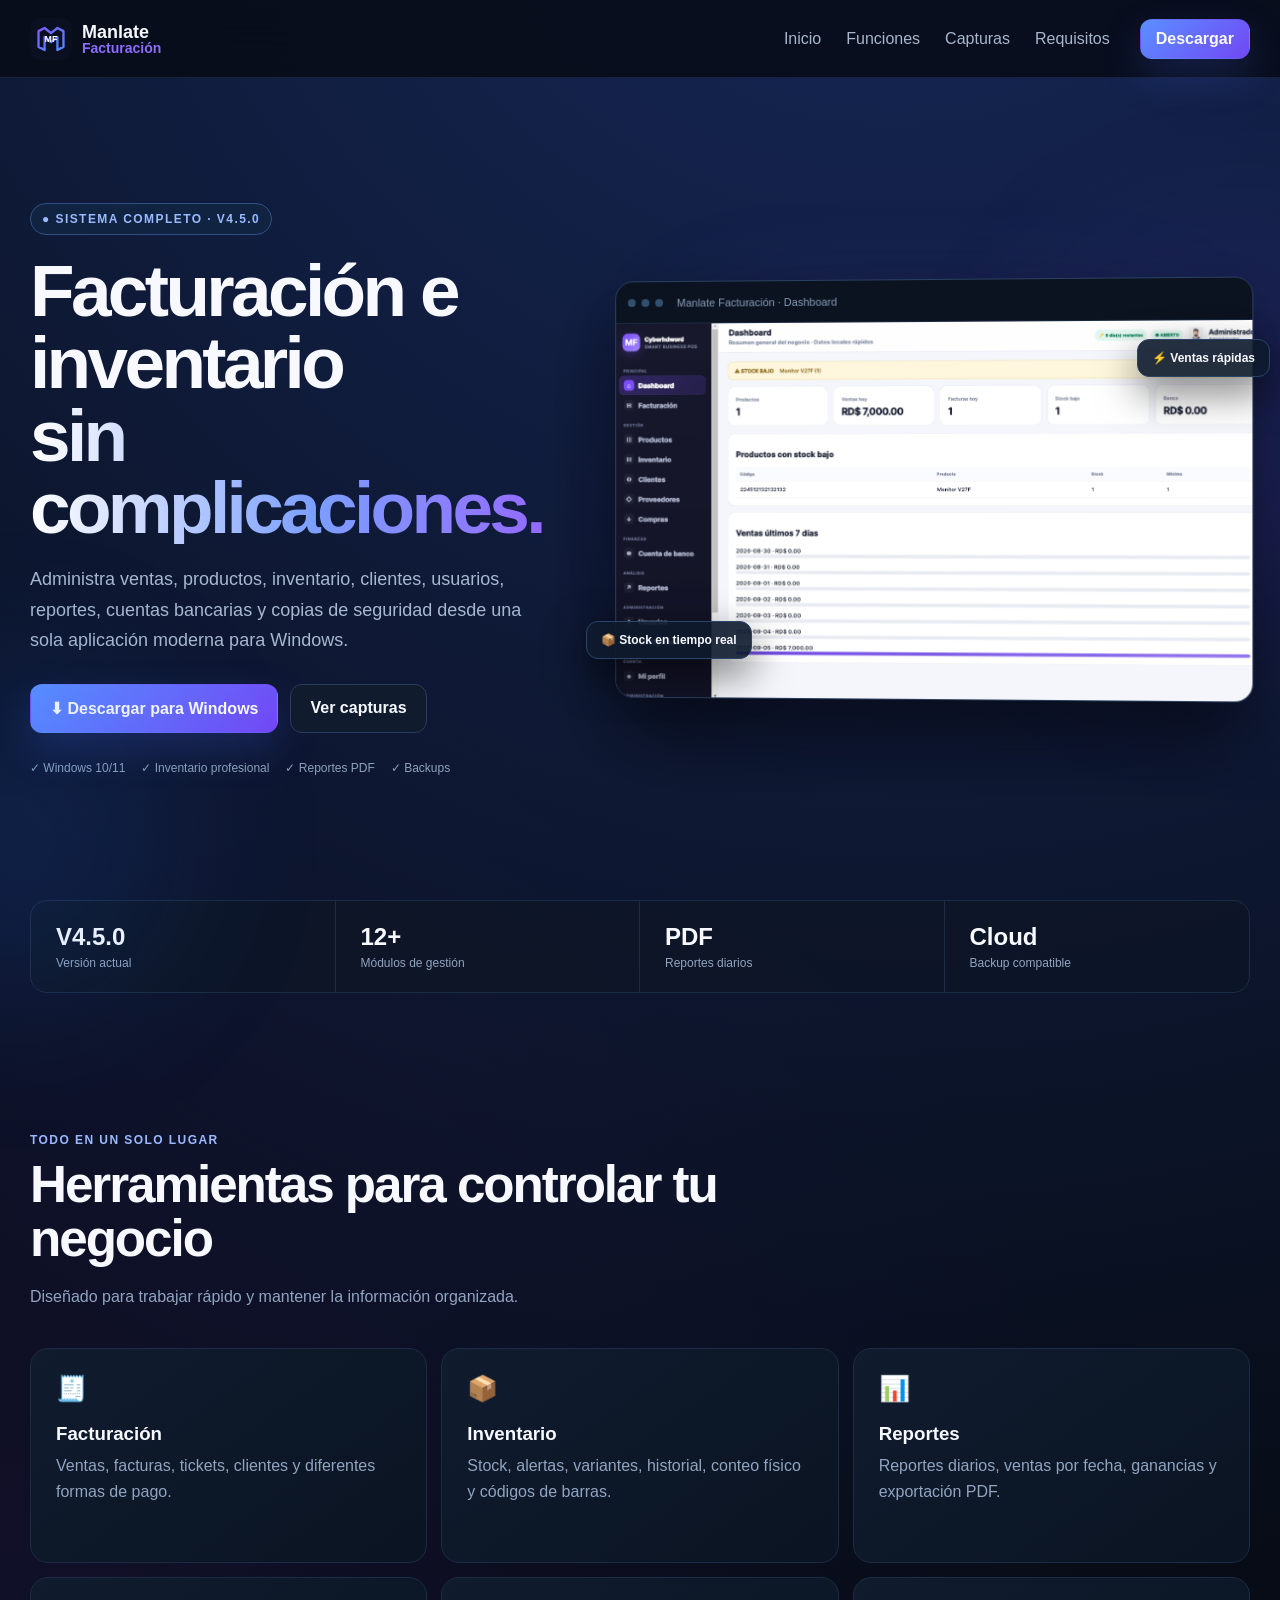
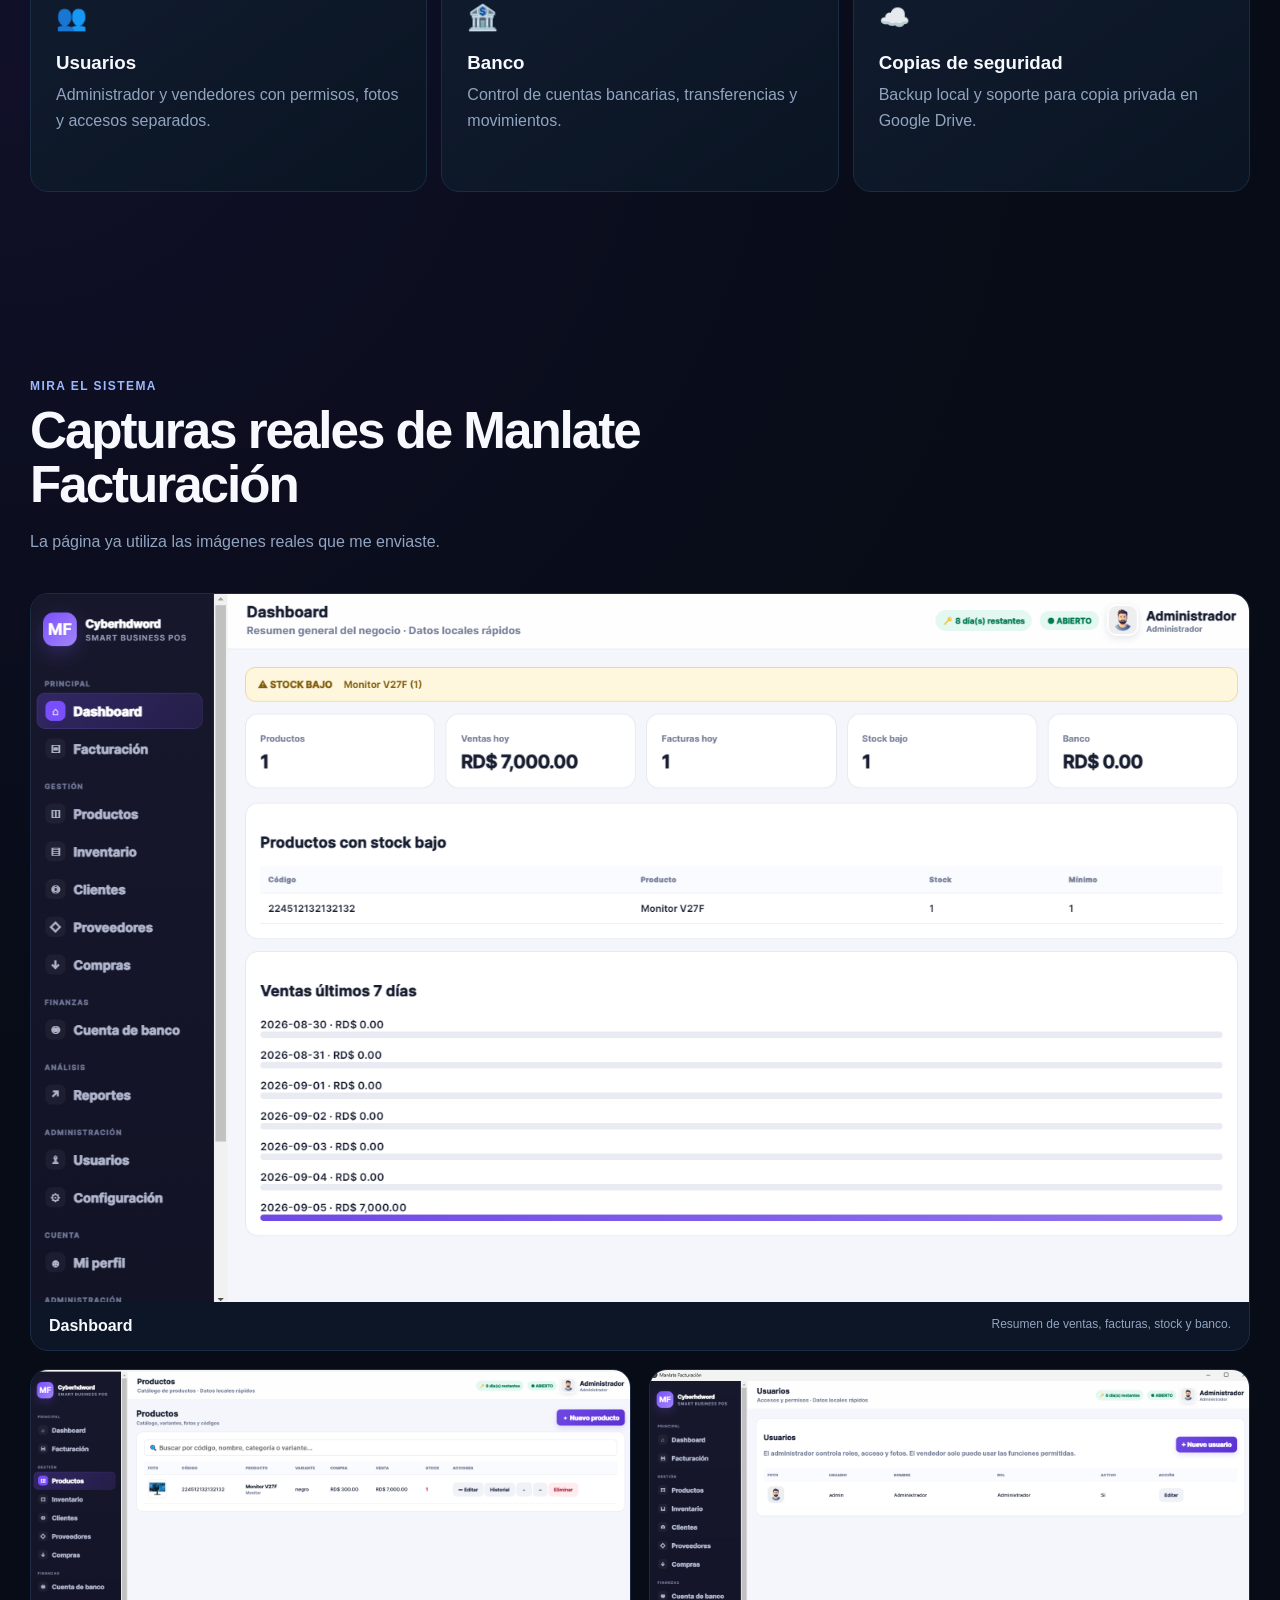
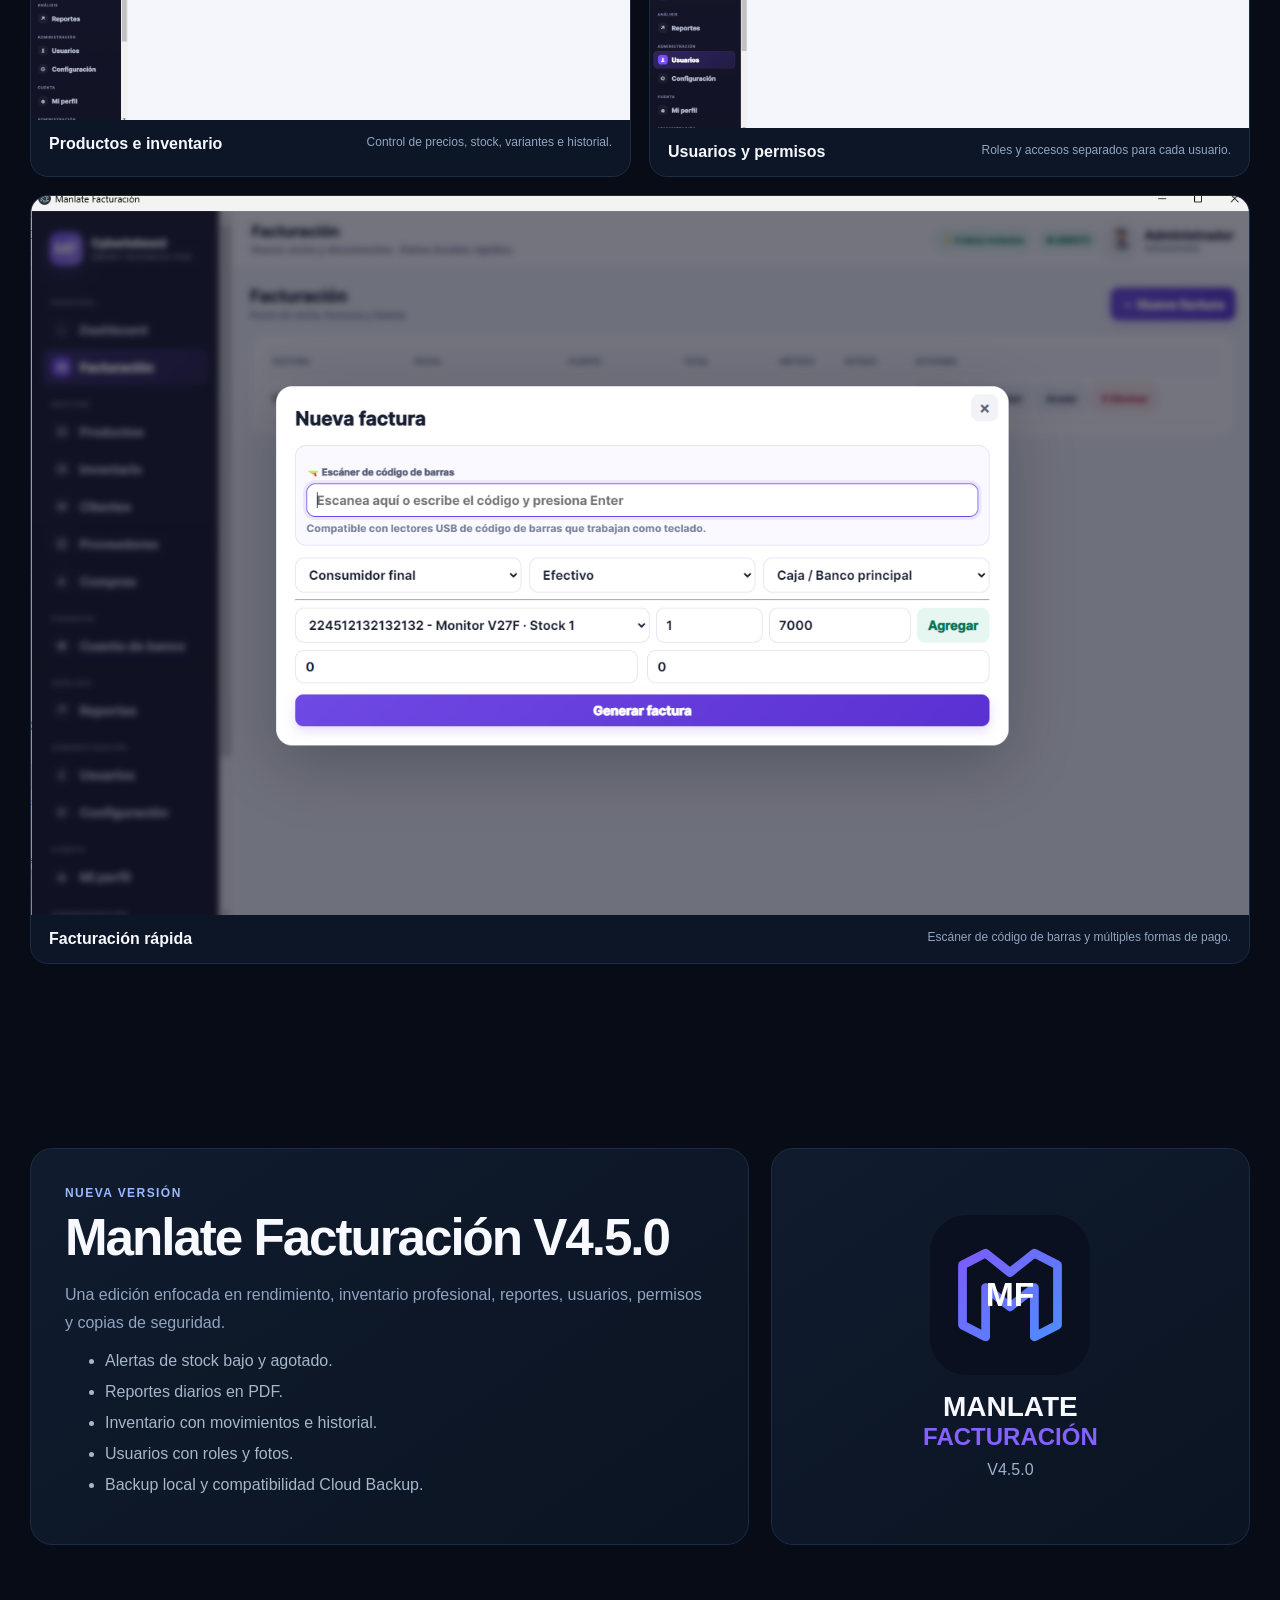
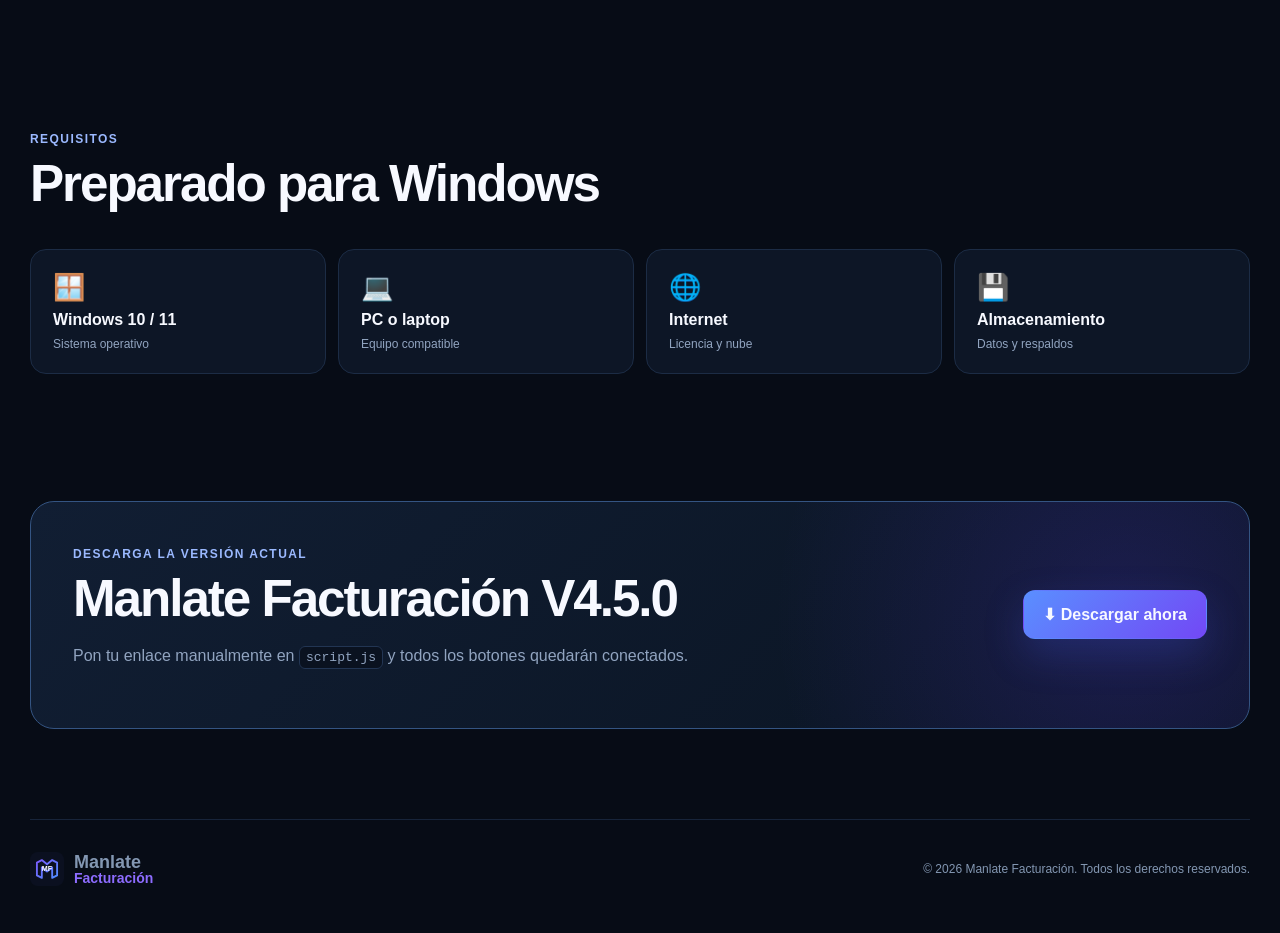
==== index.html @ 63826e2c "actualizacion" ====
<!--
MANLATE FACTURACIÓN V4.5.0 - GITHUB PAGES - ARCHIVO ÚNICO

PARA CAMBIAR EL LINK DE DESCARGA:
Busca dentro de este archivo:
const DOWNLOAD_URL = "PON_AQUI_TU_ENLACE";
y reemplázalo por tu URL.

Después solo sube ESTE archivo index.html a la raíz del repositorio.
-->
<!doctype html>
<html lang="es">
<head>
  <meta charset="utf-8">
  <meta name="viewport" content="width=device-width,initial-scale=1">
  <meta name="theme-color" content="#080d18">
  <meta name="description" content="Manlate Facturación V4.5.0 - Facturación, inventario, usuarios, reportes y control para tu negocio.">
  <title>Manlate Facturación V4.5.0</title>
  <link rel="icon" href="[data-uri]" type="image/svg+xml">
  <style>

:root{--bg:#070c16;--panel:#0d1524;--panel2:#101a2d;--line:#1c2c45;--txt:#f7f9ff;--muted:#91a4c0;--blue:#4f8cff;--purple:#7a4dff;--green:#23d489}
*{box-sizing:border-box}html{scroll-behavior:smooth}body{margin:0;color:var(--txt);font-family:Inter,Segoe UI,Arial,sans-serif;background:radial-gradient(circle at 70% -5%,#17295b 0,transparent 31%),radial-gradient(circle at 0 28%,#24174f55,transparent 25%),var(--bg);overflow-x:hidden}a{text-decoration:none;color:inherit}img{max-width:100%}
.ambient{position:fixed;border-radius:50%;filter:blur(90px);opacity:.14;pointer-events:none}.a1{width:400px;height:400px;background:#6f4cff;right:-160px;top:250px}.a2{width:320px;height:320px;background:#1f7bff;left:-150px;top:680px}
.topbar{height:78px;position:sticky;top:0;z-index:50;display:flex;align-items:center;gap:30px;padding:0 max(20px,calc((100vw - 1220px)/2));background:#070c16dd;backdrop-filter:blur(18px);border-bottom:1px solid #17243a}.brand{display:flex;align-items:center;gap:10px;font-weight:800}.brand img{width:42px;height:42px}.brand div{display:flex;flex-direction:column;line-height:1}.brand strong{font-size:18px}.brand span{color:#8d6cff;font-size:14px;font-weight:800}.topbar nav{margin-left:auto;display:flex;gap:25px;color:#a8b7cd}.topbar nav a:hover{color:#fff}.btn{display:inline-flex;align-items:center;justify-content:center;padding:14px 19px;border-radius:12px;background:linear-gradient(135deg,#5a8fff,#7248f5);font-weight:800;box-shadow:0 16px 38px #3f55cf42;border:1px solid transparent;transition:.2s}.btn:hover{transform:translateY(-2px);filter:brightness(1.08)}.btn-small{padding:10px 15px}.secondary{background:#101b2e;border-color:#2a3d5e;box-shadow:none}
.hero{width:min(1220px,calc(100% - 38px));min-height:calc(100vh - 78px);margin:auto;display:grid;grid-template-columns:.9fr 1.1fr;gap:58px;align-items:center;padding:70px 0}.chip,.section-title small,.version small,.download-box small{color:#9bb9ff;font-size:12px;letter-spacing:.12em;font-weight:900}.chip{display:inline-block;padding:8px 11px;border:1px solid #315185;background:#102341;border-radius:999px}.hero h1{font-size:clamp(48px,5.7vw,76px);line-height:.99;letter-spacing:-.05em;margin:20px 0}.hero h1 span{display:block;background:linear-gradient(90deg,#fff,#7c9fff 54%,#9568ff);-webkit-background-clip:text;color:transparent}.hero-copy>p{font-size:18px;color:#a7b8cf;line-height:1.7;max-width:650px}.hero-actions{display:flex;gap:12px;flex-wrap:wrap;margin:28px 0}.mini-trust{display:flex;gap:16px;flex-wrap:wrap;color:#8ea1bb;font-size:12px}
.hero-screen{position:relative}.screen-frame{position:relative;background:#0b1321;border:1px solid #2b4060;border-radius:18px;overflow:hidden;box-shadow:0 35px 80px #0009;transform:perspective(1400px) rotateY(-3deg)}.screen-top{height:42px;display:flex;align-items:center;gap:6px;padding:0 12px;border-bottom:1px solid #1b2b42;color:#879bb5;font-size:11px}.screen-top i{width:8px;height:8px;border-radius:50%;background:#31506f}.screen-top span{margin-left:8px}.screen-frame img{display:block;width:100%;aspect-ratio:1.69/1;object-fit:cover;object-position:left top}.glow{position:absolute;inset:15%;background:#6c4dff;filter:blur(70px);opacity:.28}.float-tag{position:absolute;z-index:3;background:#0f1b2ee8;border:1px solid #2b446b;padding:11px 14px;border-radius:12px;box-shadow:0 15px 40px #0008;font-size:12px;font-weight:800}.t1{right:-20px;top:60px}.t2{left:-25px;bottom:40px}
.stats{width:min(1220px,calc(100% - 38px));margin:0 auto 45px;display:grid;grid-template-columns:repeat(4,1fr);border:1px solid var(--line);border-radius:17px;background:#0d1626cc}.stats div{padding:22px 25px;border-right:1px solid var(--line)}.stats div:last-child{border-right:0}.stats strong{font-size:24px}.stats span{display:block;color:var(--muted);font-size:12px;margin-top:5px}
.section{width:min(1220px,calc(100% - 38px));margin:auto;padding:92px 0}.section-title{max-width:700px;margin-bottom:38px}.section-title h2,.version h2,.download-box h2{font-size:clamp(34px,4vw,52px);line-height:1.06;letter-spacing:-.04em;margin:10px 0 12px}.section-title p,.version p,.download-box p{color:var(--muted);line-height:1.7}
.features{display:grid;grid-template-columns:repeat(3,1fr);gap:14px}.features article{padding:25px;min-height:215px;border:1px solid var(--line);border-radius:18px;background:linear-gradient(145deg,#101b2e,#0a1422);transition:.25s}.features article:hover{transform:translateY(-4px);border-color:#38567f}.features article>b{font-size:25px}.features h3{margin:20px 0 8px}.features p{margin:0;color:var(--muted);line-height:1.65}
.gallery{display:grid;grid-template-columns:repeat(2,1fr);gap:18px}.gallery figure{margin:0;border:1px solid var(--line);background:#0d1626;border-radius:18px;overflow:hidden}.gallery figure.wide{grid-column:span 2}.image-wrap{overflow:hidden;background:#050914}.gallery img{display:block;width:100%;transition:.35s transform}.gallery figure:hover img{transform:scale(1.015)}.gallery figcaption{padding:15px 18px;display:flex;justify-content:space-between;gap:15px}.gallery figcaption span{color:var(--muted);font-size:12px}
.version{display:grid;grid-template-columns:1.2fr .8fr;gap:22px;align-items:stretch}.version-copy,.logo-showcase{padding:34px;border:1px solid var(--line);border-radius:22px;background:linear-gradient(145deg,#101b2e,#0a1422)}.version li{color:#a6b6cb;margin:13px 0}.logo-showcase{display:flex;flex-direction:column;align-items:center;justify-content:center;text-align:center}.logo-showcase img{width:160px}.logo-showcase strong{font-size:28px;margin-top:16px}.logo-showcase span{font-weight:900;color:#8562ff;font-size:24px}.logo-showcase em{margin-top:10px;font-style:normal;color:#9fb0c8}
.requirements{display:grid;grid-template-columns:repeat(4,1fr);gap:12px}.requirements div{display:flex;flex-direction:column;gap:8px;padding:22px;border:1px solid var(--line);border-radius:16px;background:#0d1626}.requirements b{font-size:26px}.requirements span{color:var(--muted);font-size:12px}
.download-box{width:min(1220px,calc(100% - 38px));margin:35px auto 90px;padding:42px;display:flex;align-items:center;justify-content:space-between;gap:30px;border:1px solid #345482;border-radius:24px;background:radial-gradient(circle at 90%,#633cff30,transparent 32%),linear-gradient(135deg,#111e33,#0a1422)}.download-box h2{margin-bottom:8px}.download-box code{background:#0a1220;border:1px solid #223553;padding:3px 6px;border-radius:6px}
footer{width:min(1220px,calc(100% - 38px));margin:auto;padding:30px 0 45px;border-top:1px solid #17243a;display:flex;align-items:center;justify-content:space-between;color:#8397b2;font-size:12px}.footer-brand img{width:34px;height:34px}
@media(max-width:950px){.topbar nav{display:none}.hero{grid-template-columns:1fr}.hero-screen{max-width:850px}.features{grid-template-columns:1fr 1fr}.version{grid-template-columns:1fr}.requirements{grid-template-columns:1fr 1fr}.float-tag{display:none}}
@media(max-width:650px){.topbar{padding:0 14px}.brand strong{font-size:15px}.brand span{font-size:12px}.hero,.section{width:min(100% - 24px,1220px)}.hero{padding:45px 0}.features,.requirements,.gallery{grid-template-columns:1fr}.gallery figure.wide{grid-column:auto}.stats{grid-template-columns:1fr 1fr}.stats div:nth-child(2){border-right:0}.stats div{border-bottom:1px solid var(--line)}.download-box{flex-direction:column;align-items:flex-start;padding:28px}.gallery figcaption{flex-direction:column}footer{flex-direction:column;align-items:flex-start;gap:14px}}

</style>
</head>
<body>
<div class="ambient a1"></div><div class="ambient a2"></div>
<header class="topbar">
  <a class="brand" href="#inicio">
    <img src="[data-uri]" alt="Logo Manlate Facturación">
    <div><strong>Manlate</strong><span>Facturación</span></div>
  </a>
  <nav>
    <a href="#inicio">Inicio</a>
    <a href="#funciones">Funciones</a>
    <a href="#capturas">Capturas</a>
    <a href="#requisitos">Requisitos</a>
  </nav>
  <a class="btn btn-small download-link" href="#">Descargar</a>
</header>

<main>
<section class="hero" id="inicio">
  <div class="hero-copy">
    <div class="chip">● SISTEMA COMPLETO · V4.5.0</div>
    <h1>Facturación e inventario <span>sin complicaciones.</span></h1>
    <p>Administra ventas, productos, inventario, clientes, usuarios, reportes, cuentas bancarias y copias de seguridad desde una sola aplicación moderna para Windows.</p>
    <div class="hero-actions">
      <a class="btn download-link" href="#">⬇ Descargar para Windows</a>
      <a class="btn secondary" href="#capturas">Ver capturas</a>
    </div>
    <div class="mini-trust">
      <span>✓ Windows 10/11</span><span>✓ Inventario profesional</span><span>✓ Reportes PDF</span><span>✓ Backups</span>
    </div>
  </div>

  <div class="hero-screen">
    <div class="glow"></div>
    <div class="screen-frame">
      <div class="screen-top"><i></i><i></i><i></i><span>Manlate Facturación · Dashboard</span></div>
      <img src="[data-uri]" alt="Dashboard de Manlate Facturación">
    </div>
    <div class="float-tag t1">⚡ Ventas rápidas</div>
    <div class="float-tag t2">📦 Stock en tiempo real</div>
  </div>
</section>

<section class="stats">
  <div><strong>V4.5.0</strong><span>Versión actual</span></div>
  <div><strong>12+</strong><span>Módulos de gestión</span></div>
  <div><strong>PDF</strong><span>Reportes diarios</span></div>
  <div><strong>Cloud</strong><span>Backup compatible</span></div>
</section>

<section class="section" id="funciones">
  <div class="section-title">
    <small>TODO EN UN SOLO LUGAR</small>
    <h2>Herramientas para controlar tu negocio</h2>
    <p>Diseñado para trabajar rápido y mantener la información organizada.</p>
  </div>
  <div class="features">
    <article><b>🧾</b><h3>Facturación</h3><p>Ventas, facturas, tickets, clientes y diferentes formas de pago.</p></article>
    <article><b>📦</b><h3>Inventario</h3><p>Stock, alertas, variantes, historial, conteo físico y códigos de barras.</p></article>
    <article><b>📊</b><h3>Reportes</h3><p>Reportes diarios, ventas por fecha, ganancias y exportación PDF.</p></article>
    <article><b>👥</b><h3>Usuarios</h3><p>Administrador y vendedores con permisos, fotos y accesos separados.</p></article>
    <article><b>🏦</b><h3>Banco</h3><p>Control de cuentas bancarias, transferencias y movimientos.</p></article>
    <article><b>☁️</b><h3>Copias de seguridad</h3><p>Backup local y soporte para copia privada en Google Drive.</p></article>
  </div>
</section>

<section class="section gallery-section" id="capturas">
  <div class="section-title">
    <small>MIRA EL SISTEMA</small>
    <h2>Capturas reales de Manlate Facturación</h2>
    <p>La página ya utiliza las imágenes reales que me enviaste.</p>
  </div>

  <div class="gallery">
    <figure class="wide">
      <div class="image-wrap"><img src="[data-uri]" alt="Dashboard" loading="lazy"></div>
      <figcaption><strong>Dashboard</strong><span>Resumen de ventas, facturas, stock y banco.</span></figcaption>
    </figure>

    <figure>
      <div class="image-wrap"><img src="[data-uri]" alt="Productos" loading="lazy"></div>
      <figcaption><strong>Productos e inventario</strong><span>Control de precios, stock, variantes e historial.</span></figcaption>
    </figure>

    <figure>
      <div class="image-wrap"><img src="[data-uri]" alt="Usuarios" loading="lazy"></div>
      <figcaption><strong>Usuarios y permisos</strong><span>Roles y accesos separados para cada usuario.</span></figcaption>
    </figure>

    <figure class="wide">
      <div class="image-wrap"><img src="[data-uri]" alt="Nueva factura" loading="lazy"></div>
      <figcaption><strong>Facturación rápida</strong><span>Escáner de código de barras y múltiples formas de pago.</span></figcaption>
    </figure>
  </div>
</section>

<section class="section version">
  <div class="version-copy">
    <small>NUEVA VERSIÓN</small>
    <h2>Manlate Facturación V4.5.0</h2>
    <p>Una edición enfocada en rendimiento, inventario profesional, reportes, usuarios, permisos y copias de seguridad.</p>
    <ul>
      <li>Alertas de stock bajo y agotado.</li>
      <li>Reportes diarios en PDF.</li>
      <li>Inventario con movimientos e historial.</li>
      <li>Usuarios con roles y fotos.</li>
      <li>Backup local y compatibilidad Cloud Backup.</li>
    </ul>
  </div>
  <div class="logo-showcase">
    <img src="[data-uri]" alt="Logo de Manlate Facturación">
    <strong>MANLATE</strong><span>FACTURACIÓN</span><em>V4.5.0</em>
  </div>
</section>

<section class="section" id="requisitos">
  <div class="section-title">
    <small>REQUISITOS</small>
    <h2>Preparado para Windows</h2>
  </div>
  <div class="requirements">
    <div><b>🪟</b><strong>Windows 10 / 11</strong><span>Sistema operativo</span></div>
    <div><b>💻</b><strong>PC o laptop</strong><span>Equipo compatible</span></div>
    <div><b>🌐</b><strong>Internet</strong><span>Licencia y nube</span></div>
    <div><b>💾</b><strong>Almacenamiento</strong><span>Datos y respaldos</span></div>
  </div>
</section>

<section class="download-box">
  <div>
    <small>DESCARGA LA VERSIÓN ACTUAL</small>
    <h2>Manlate Facturación V4.5.0</h2>
    <p>Pon tu enlace manualmente en <code>script.js</code> y todos los botones quedarán conectados.</p>
  </div>
  <a class="btn download-link" href="#">⬇ Descargar ahora</a>
</section>
</main>

<footer>
  <div class="brand footer-brand"><img src="[data-uri]" alt=""><div><strong>Manlate</strong><span>Facturación</span></div></div>
  <p>© <span id="year"></span> Manlate Facturación. Todos los derechos reservados.</p>
</footer>
<script>

/*
  MANLATE FACTURACIÓN V4.5.0
  PON TU ENLACE MANUALMENTE AQUÍ:
*/
const DOWNLOAD_URL = "PON_AQUI_TU_ENLACE";

document.querySelectorAll(".download-link").forEach(link => {
  if (DOWNLOAD_URL !== "PON_AQUI_TU_ENLACE") {
    link.href = DOWNLOAD_URL;
    link.target = "_blank";
    link.rel = "noopener";
  } else {
    link.href = "#";
    link.addEventListener("click", e => {
      e.preventDefault();
      alert("Pon tu enlace de descarga en script.js, en la variable DOWNLOAD_URL.");
    });
  }
});
document.getElementById("year").textContent = new Date().getFullYear();

</script>
</body>
</html>
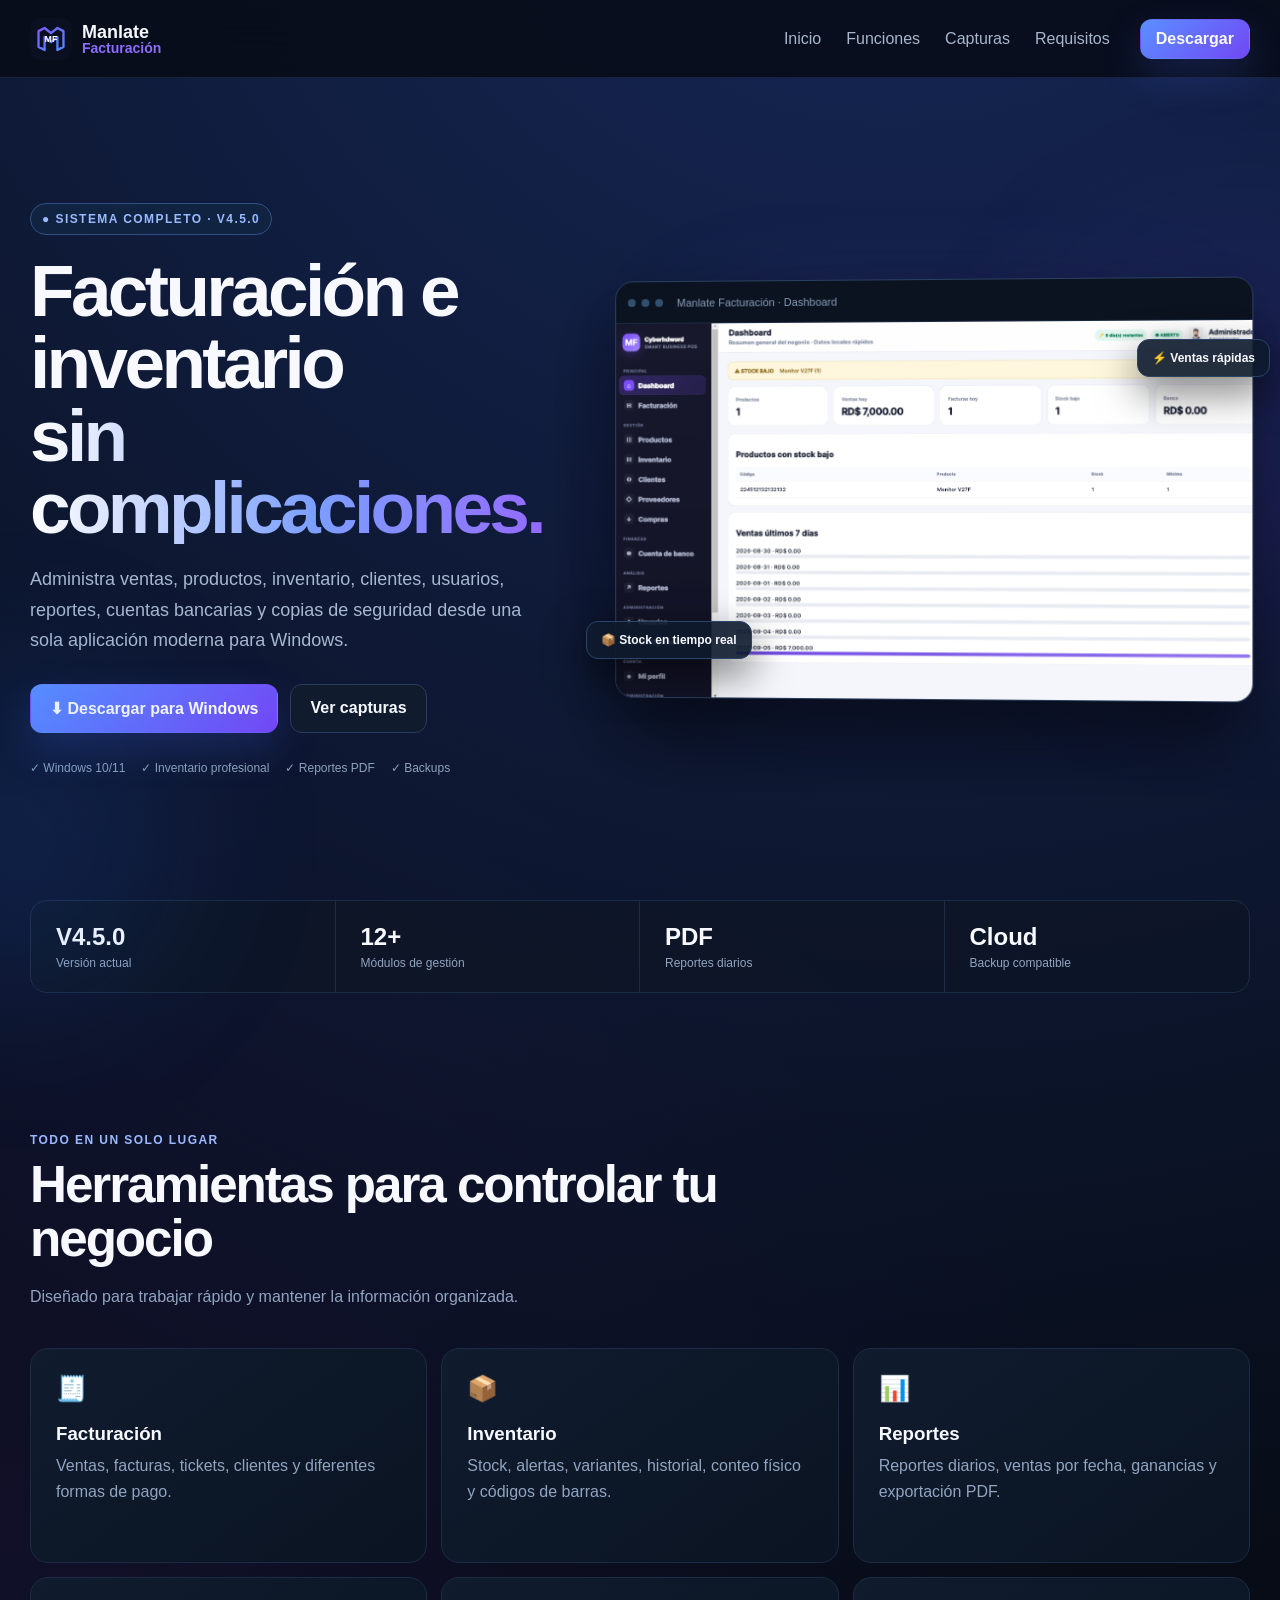
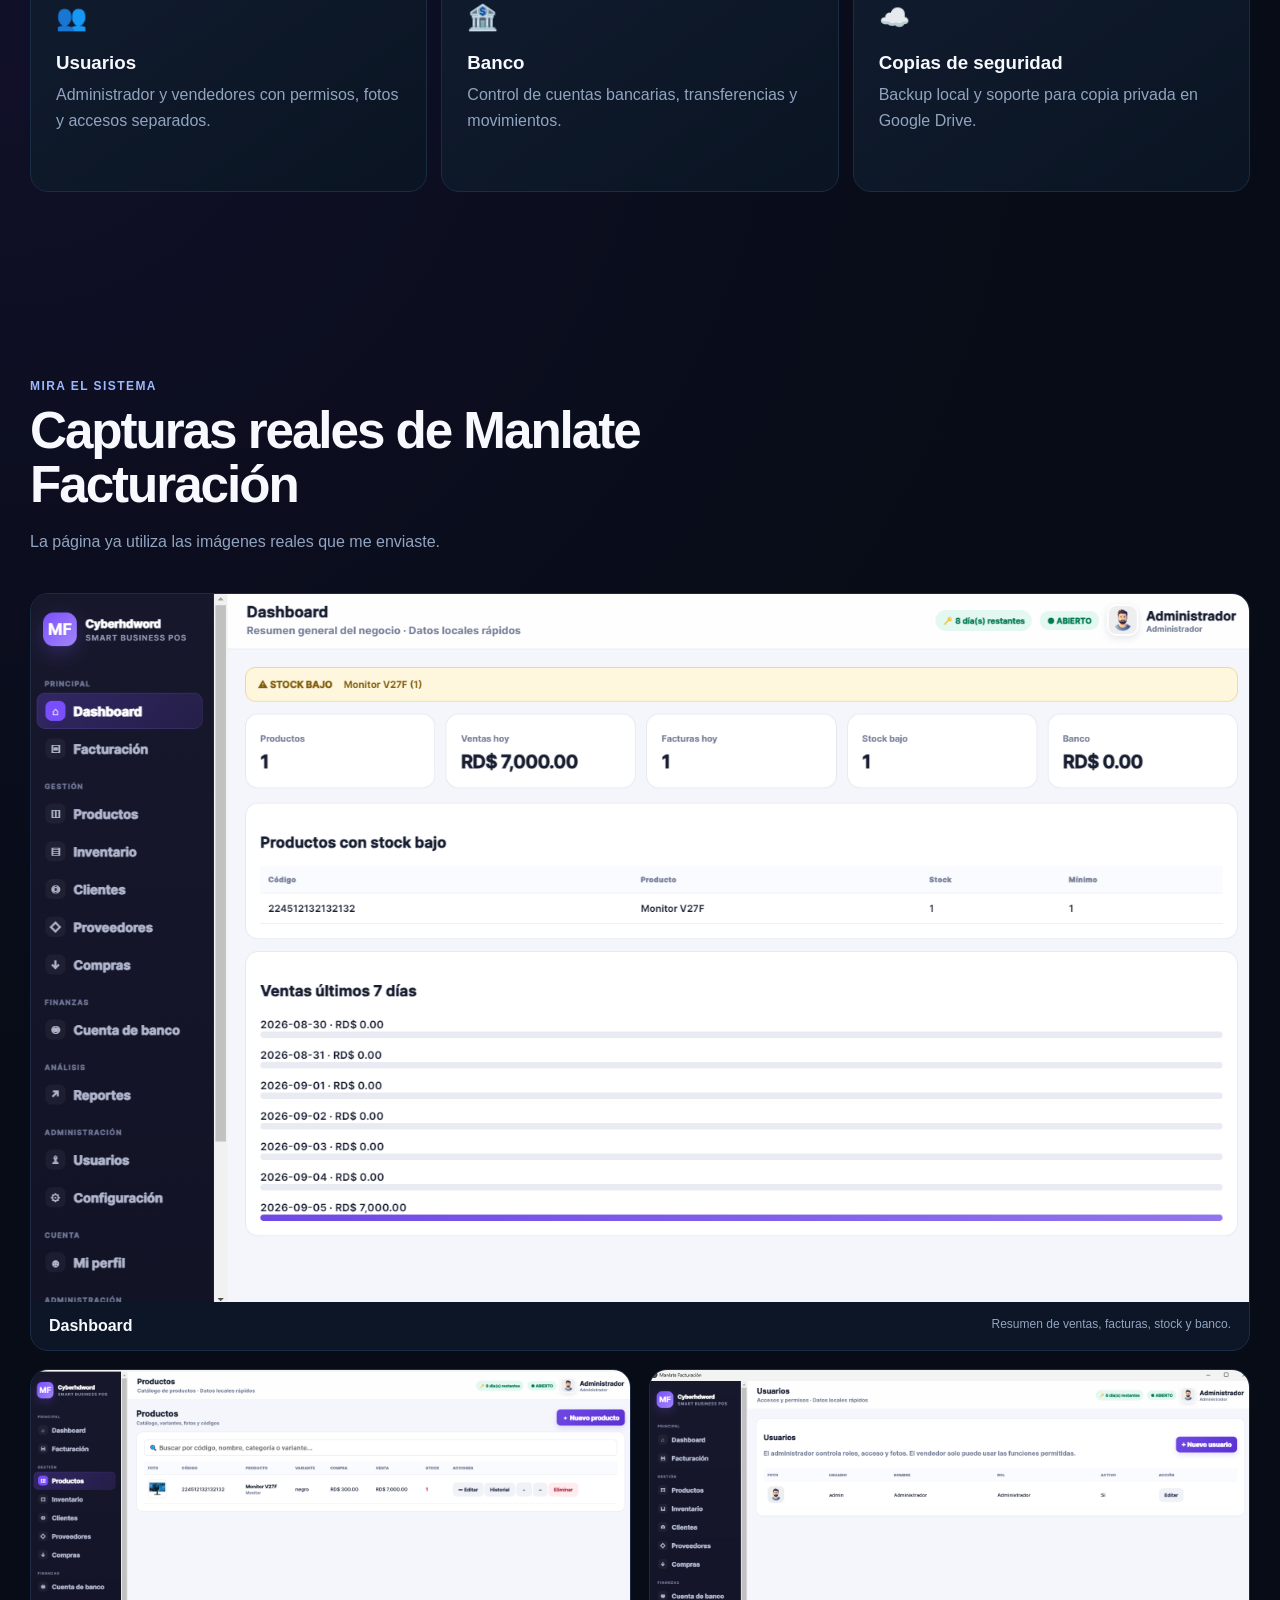
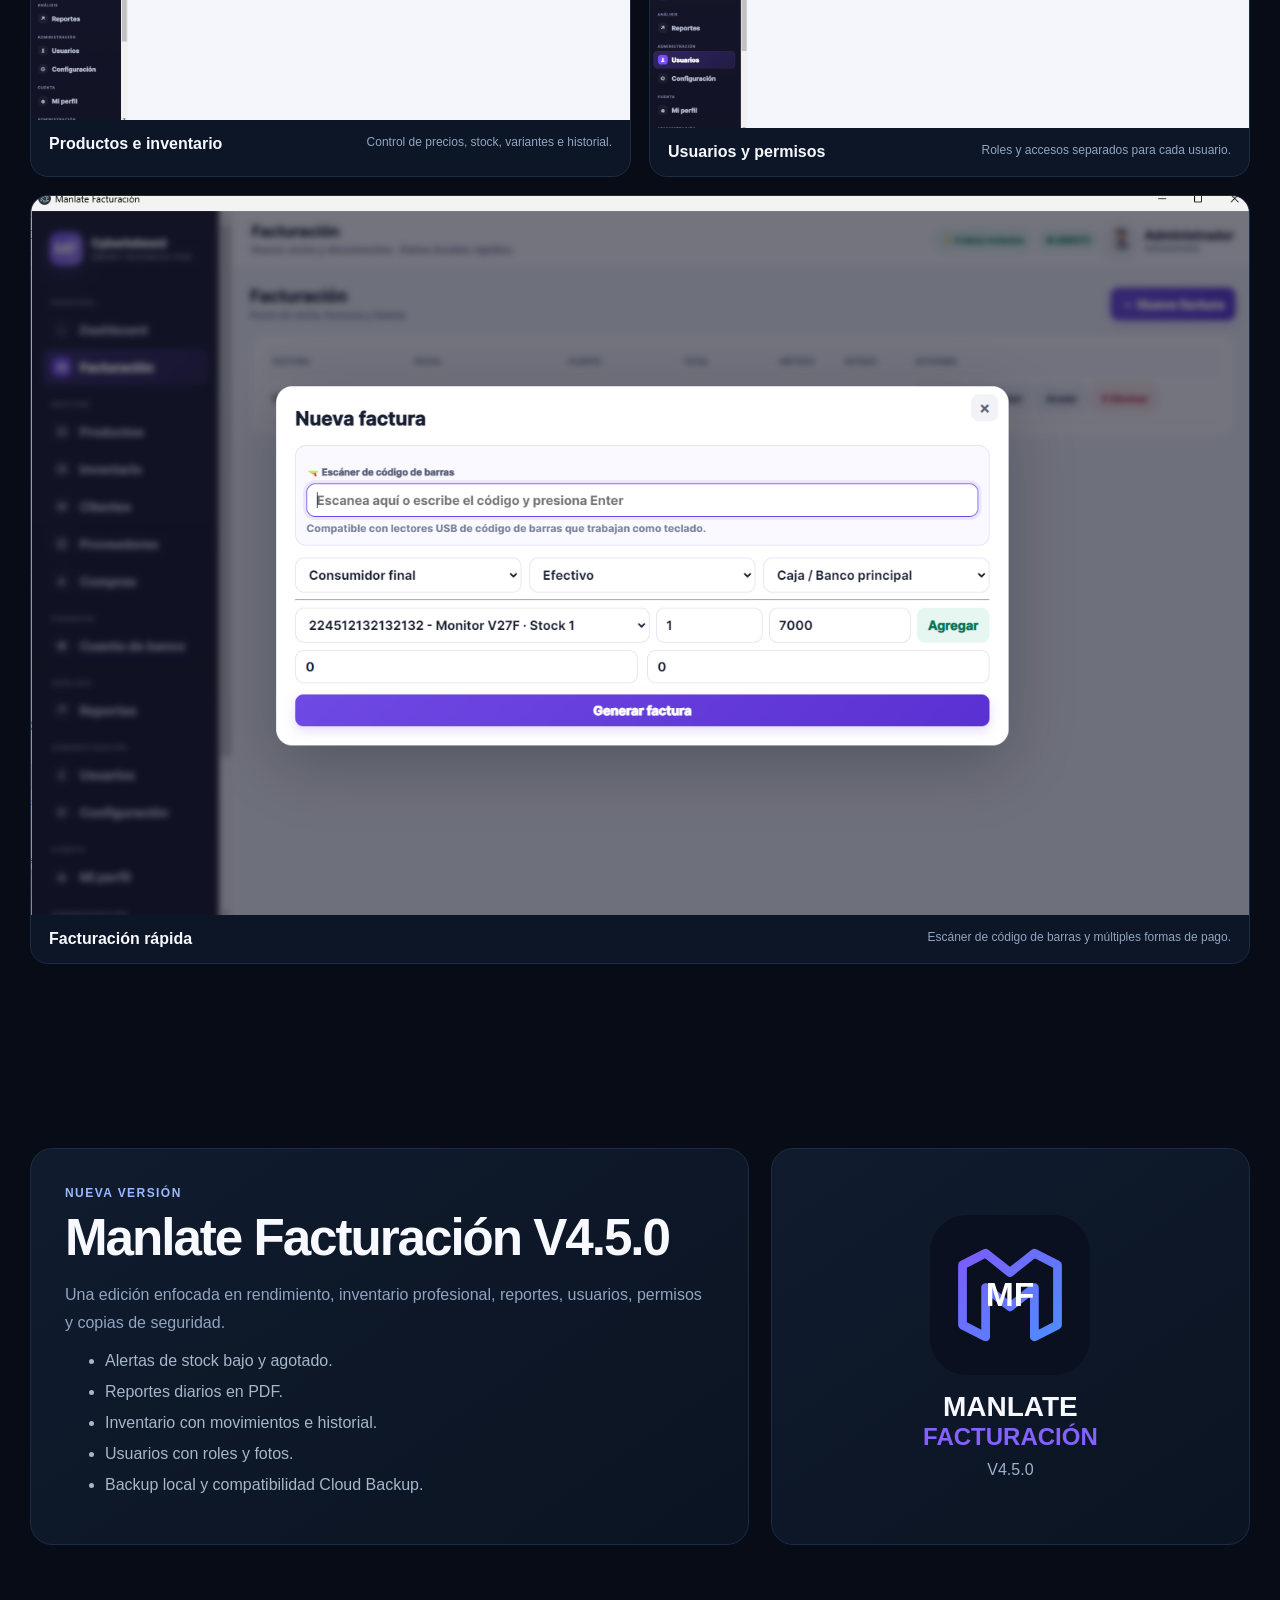
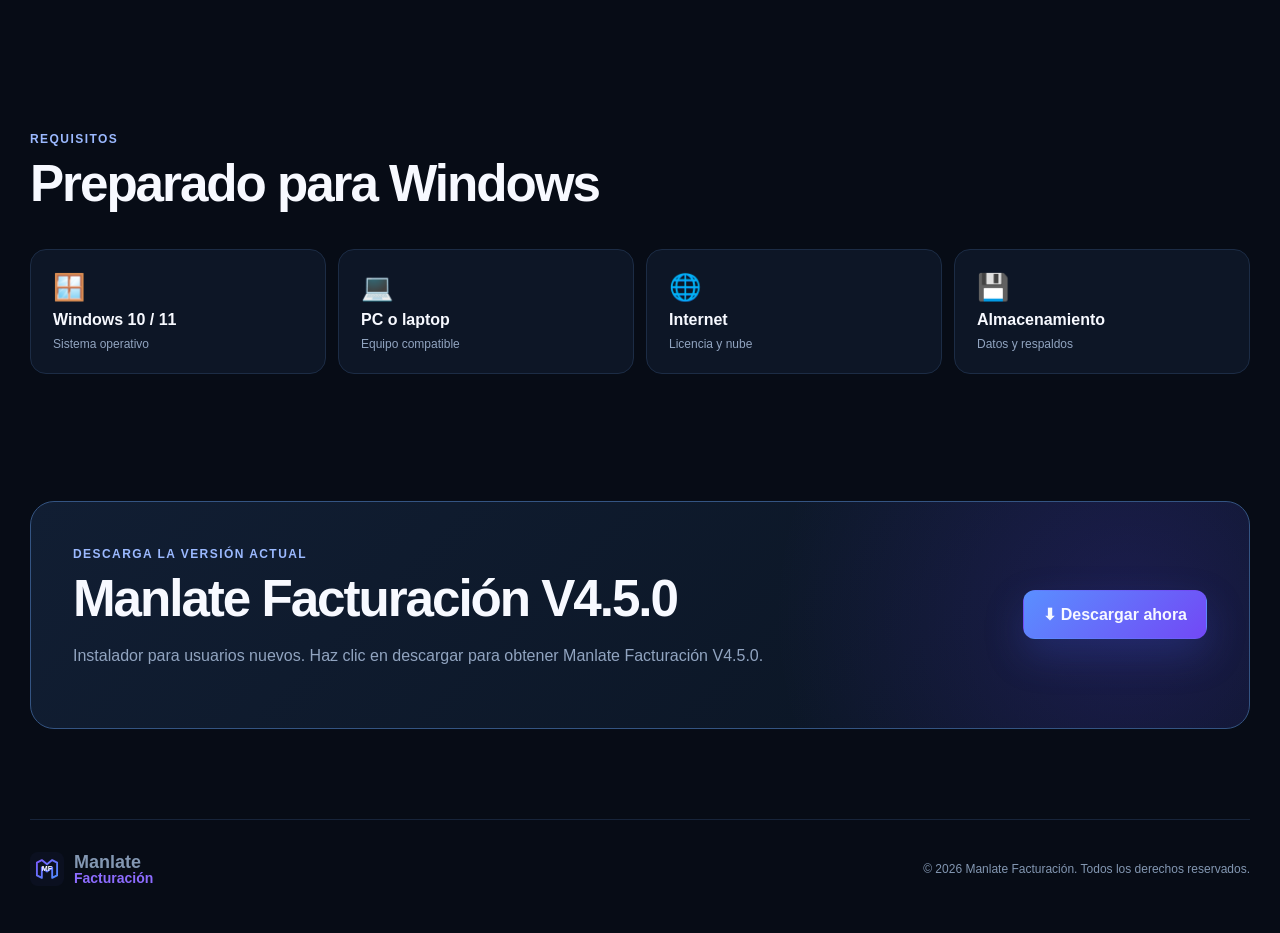
==== commit 7d1dbf18: "Update index.html" ====
--- a/index.html
+++ b/index.html
@@ -3,7 +3,7 @@
 
 PARA CAMBIAR EL LINK DE DESCARGA:
 Busca dentro de este archivo:
-const DOWNLOAD_URL = "PON_AQUI_TU_ENLACE";
+const DOWNLOAD_URL = "https://download946.mediafire.com/61b8kf1teiwgCV9aT7Fc7xc7SnNQilSNAV9ylAYYq66SXJja5CsWnBwFF51rSmfkBfUhTRrNViT-CiW5XDXnLIAhW8TU5qaxfZxuc5gmBe6Cnlan8TehwUt3CkXoT5E--DCnpPOl4hTPou8p6MYA-LnEJvZXT7nqtQpy-Pr0SuqQ0w/bfoacekc42y3pbm/Manlate-Facturacion-V4.5.0-Instalador-Usuarios-Nuevos.exe";
 y reemplázalo por tu URL.
 
 Después solo sube ESTE archivo index.html a la raíz del repositorio.
@@ -169,7 +169,7 @@
   <div>
     <small>DESCARGA LA VERSIÓN ACTUAL</small>
     <h2>Manlate Facturación V4.5.0</h2>
-    <p>Pon tu enlace manualmente en <code>script.js</code> y todos los botones quedarán conectados.</p>
+    <p>Instalador para usuarios nuevos. Haz clic en descargar para obtener Manlate Facturación V4.5.0.</p>
   </div>
   <a class="btn download-link" href="#">⬇ Descargar ahora</a>
 </section>
@@ -185,7 +185,7 @@
   MANLATE FACTURACIÓN V4.5.0
   PON TU ENLACE MANUALMENTE AQUÍ:
 */
-const DOWNLOAD_URL = "PON_AQUI_TU_ENLACE";
+const DOWNLOAD_URL = "https://download946.mediafire.com/61b8kf1teiwgCV9aT7Fc7xc7SnNQilSNAV9ylAYYq66SXJja5CsWnBwFF51rSmfkBfUhTRrNViT-CiW5XDXnLIAhW8TU5qaxfZxuc5gmBe6Cnlan8TehwUt3CkXoT5E--DCnpPOl4hTPou8p6MYA-LnEJvZXT7nqtQpy-Pr0SuqQ0w/bfoacekc42y3pbm/Manlate-Facturacion-V4.5.0-Instalador-Usuarios-Nuevos.exe";
 
 document.querySelectorAll(".download-link").forEach(link => {
   if (DOWNLOAD_URL !== "PON_AQUI_TU_ENLACE") {
@@ -204,4 +204,4 @@
 
 </script>
 </body>
-</html>+</html>
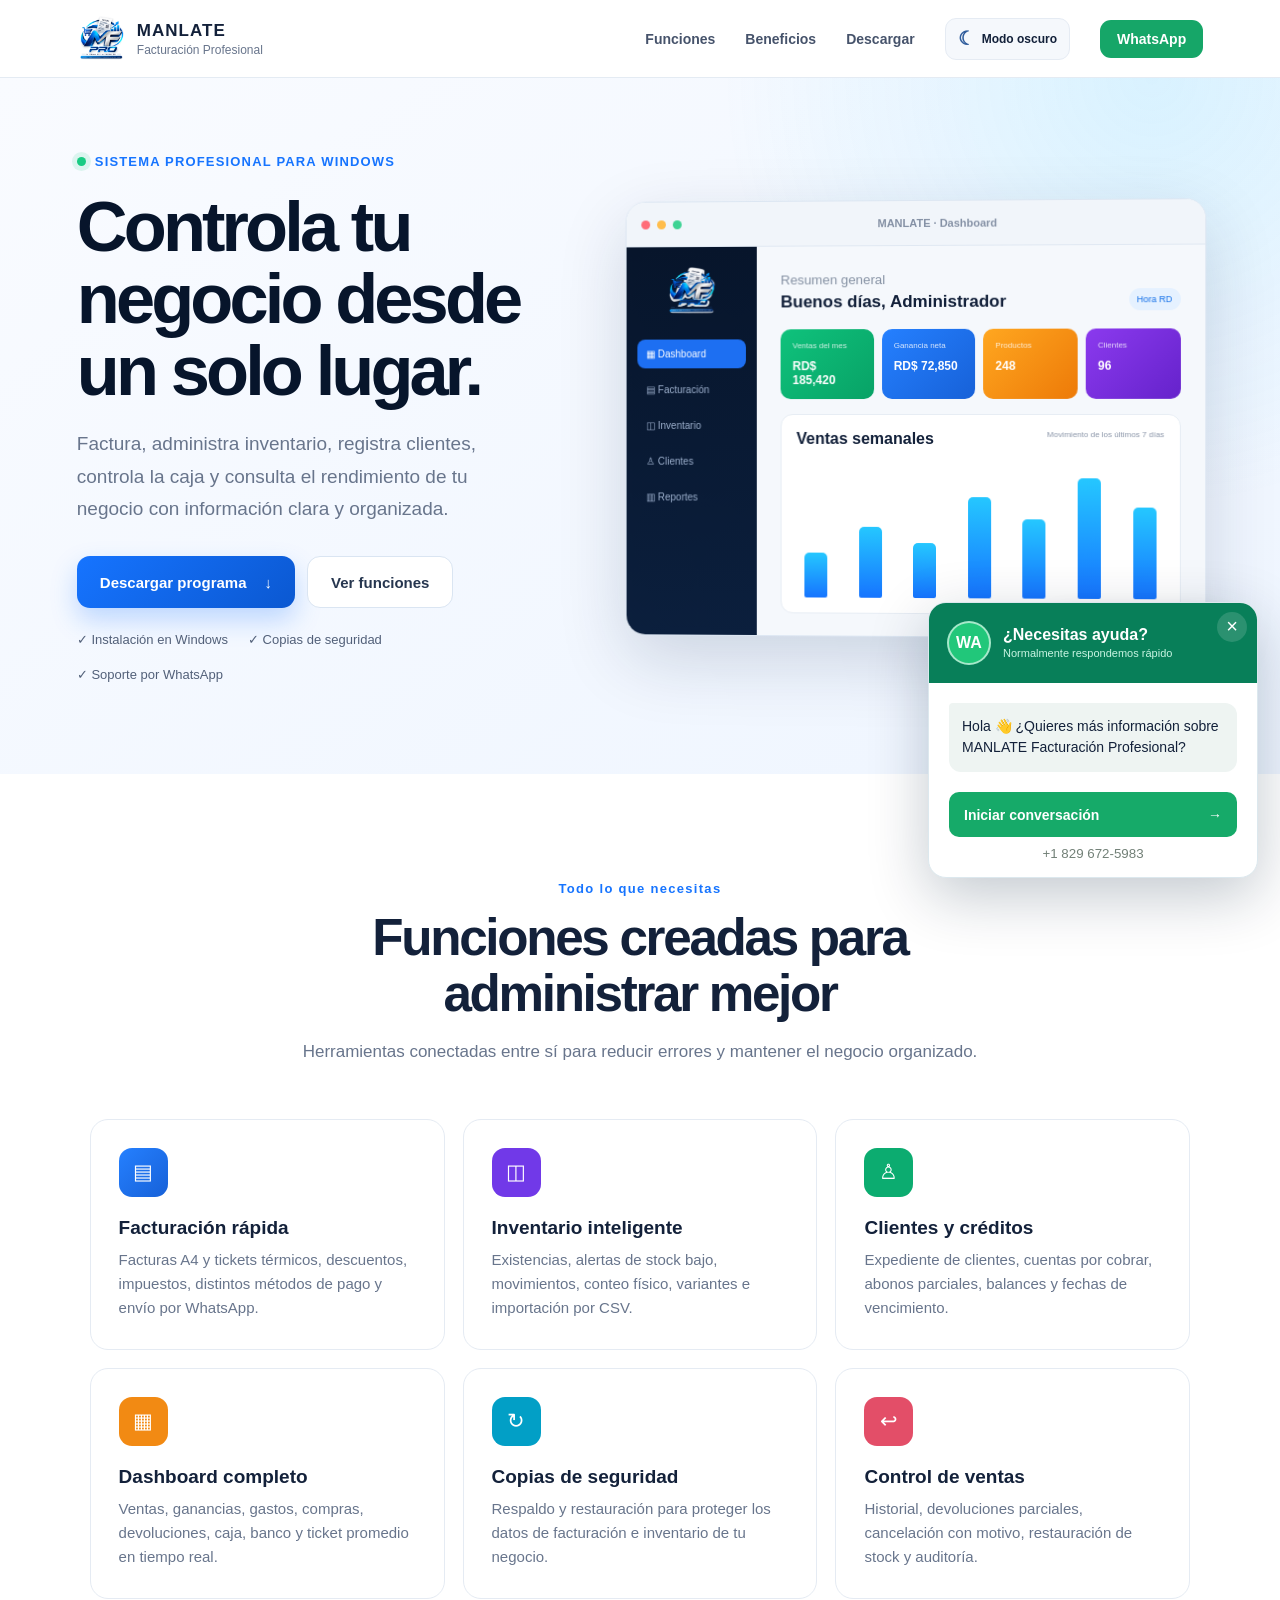
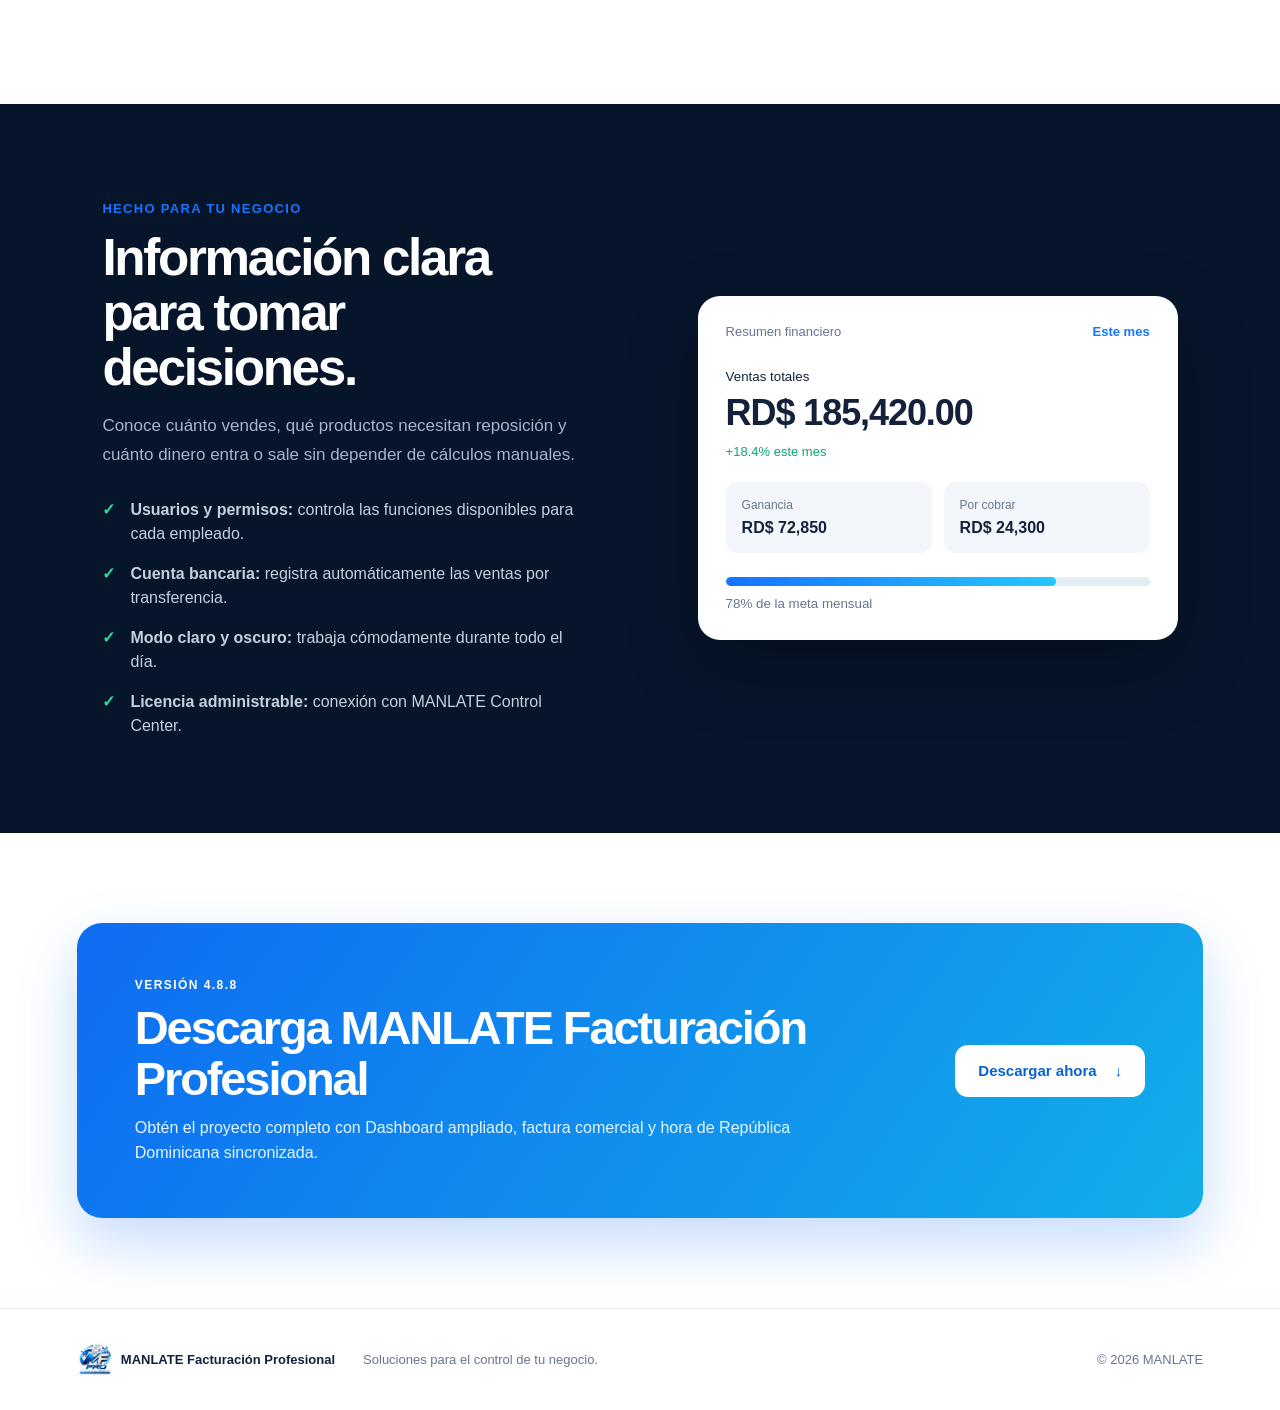
==== commit 0b987ac5: "Add files via upload" ====
--- a/index.html
+++ b/index.html
@@ -1,207 +1,99 @@
-<!--
-MANLATE FACTURACIÓN V4.5.0 - GITHUB PAGES - ARCHIVO ÚNICO
-
-PARA CAMBIAR EL LINK DE DESCARGA:
-Busca dentro de este archivo:
-const DOWNLOAD_URL = "https://download946.mediafire.com/61b8kf1teiwgCV9aT7Fc7xc7SnNQilSNAV9ylAYYq66SXJja5CsWnBwFF51rSmfkBfUhTRrNViT-CiW5XDXnLIAhW8TU5qaxfZxuc5gmBe6Cnlan8TehwUt3CkXoT5E--DCnpPOl4hTPou8p6MYA-LnEJvZXT7nqtQpy-Pr0SuqQ0w/bfoacekc42y3pbm/Manlate-Facturacion-V4.5.0-Instalador-Usuarios-Nuevos.exe";
-y reemplázalo por tu URL.
-
-Después solo sube ESTE archivo index.html a la raíz del repositorio.
--->
 <!doctype html>
 <html lang="es">
 <head>
-  <meta charset="utf-8">
+  <meta charset="UTF-8">
   <meta name="viewport" content="width=device-width,initial-scale=1">
-  <meta name="theme-color" content="#080d18">
-  <meta name="description" content="Manlate Facturación V4.5.0 - Facturación, inventario, usuarios, reportes y control para tu negocio.">
-  <title>Manlate Facturación V4.5.0</title>
-  <link rel="icon" href="[data-uri]" type="image/svg+xml">
-  <style>
-
-:root{--bg:#070c16;--panel:#0d1524;--panel2:#101a2d;--line:#1c2c45;--txt:#f7f9ff;--muted:#91a4c0;--blue:#4f8cff;--purple:#7a4dff;--green:#23d489}
-*{box-sizing:border-box}html{scroll-behavior:smooth}body{margin:0;color:var(--txt);font-family:Inter,Segoe UI,Arial,sans-serif;background:radial-gradient(circle at 70% -5%,#17295b 0,transparent 31%),radial-gradient(circle at 0 28%,#24174f55,transparent 25%),var(--bg);overflow-x:hidden}a{text-decoration:none;color:inherit}img{max-width:100%}
-.ambient{position:fixed;border-radius:50%;filter:blur(90px);opacity:.14;pointer-events:none}.a1{width:400px;height:400px;background:#6f4cff;right:-160px;top:250px}.a2{width:320px;height:320px;background:#1f7bff;left:-150px;top:680px}
-.topbar{height:78px;position:sticky;top:0;z-index:50;display:flex;align-items:center;gap:30px;padding:0 max(20px,calc((100vw - 1220px)/2));background:#070c16dd;backdrop-filter:blur(18px);border-bottom:1px solid #17243a}.brand{display:flex;align-items:center;gap:10px;font-weight:800}.brand img{width:42px;height:42px}.brand div{display:flex;flex-direction:column;line-height:1}.brand strong{font-size:18px}.brand span{color:#8d6cff;font-size:14px;font-weight:800}.topbar nav{margin-left:auto;display:flex;gap:25px;color:#a8b7cd}.topbar nav a:hover{color:#fff}.btn{display:inline-flex;align-items:center;justify-content:center;padding:14px 19px;border-radius:12px;background:linear-gradient(135deg,#5a8fff,#7248f5);font-weight:800;box-shadow:0 16px 38px #3f55cf42;border:1px solid transparent;transition:.2s}.btn:hover{transform:translateY(-2px);filter:brightness(1.08)}.btn-small{padding:10px 15px}.secondary{background:#101b2e;border-color:#2a3d5e;box-shadow:none}
-.hero{width:min(1220px,calc(100% - 38px));min-height:calc(100vh - 78px);margin:auto;display:grid;grid-template-columns:.9fr 1.1fr;gap:58px;align-items:center;padding:70px 0}.chip,.section-title small,.version small,.download-box small{color:#9bb9ff;font-size:12px;letter-spacing:.12em;font-weight:900}.chip{display:inline-block;padding:8px 11px;border:1px solid #315185;background:#102341;border-radius:999px}.hero h1{font-size:clamp(48px,5.7vw,76px);line-height:.99;letter-spacing:-.05em;margin:20px 0}.hero h1 span{display:block;background:linear-gradient(90deg,#fff,#7c9fff 54%,#9568ff);-webkit-background-clip:text;color:transparent}.hero-copy>p{font-size:18px;color:#a7b8cf;line-height:1.7;max-width:650px}.hero-actions{display:flex;gap:12px;flex-wrap:wrap;margin:28px 0}.mini-trust{display:flex;gap:16px;flex-wrap:wrap;color:#8ea1bb;font-size:12px}
-.hero-screen{position:relative}.screen-frame{position:relative;background:#0b1321;border:1px solid #2b4060;border-radius:18px;overflow:hidden;box-shadow:0 35px 80px #0009;transform:perspective(1400px) rotateY(-3deg)}.screen-top{height:42px;display:flex;align-items:center;gap:6px;padding:0 12px;border-bottom:1px solid #1b2b42;color:#879bb5;font-size:11px}.screen-top i{width:8px;height:8px;border-radius:50%;background:#31506f}.screen-top span{margin-left:8px}.screen-frame img{display:block;width:100%;aspect-ratio:1.69/1;object-fit:cover;object-position:left top}.glow{position:absolute;inset:15%;background:#6c4dff;filter:blur(70px);opacity:.28}.float-tag{position:absolute;z-index:3;background:#0f1b2ee8;border:1px solid #2b446b;padding:11px 14px;border-radius:12px;box-shadow:0 15px 40px #0008;font-size:12px;font-weight:800}.t1{right:-20px;top:60px}.t2{left:-25px;bottom:40px}
-.stats{width:min(1220px,calc(100% - 38px));margin:0 auto 45px;display:grid;grid-template-columns:repeat(4,1fr);border:1px solid var(--line);border-radius:17px;background:#0d1626cc}.stats div{padding:22px 25px;border-right:1px solid var(--line)}.stats div:last-child{border-right:0}.stats strong{font-size:24px}.stats span{display:block;color:var(--muted);font-size:12px;margin-top:5px}
-.section{width:min(1220px,calc(100% - 38px));margin:auto;padding:92px 0}.section-title{max-width:700px;margin-bottom:38px}.section-title h2,.version h2,.download-box h2{font-size:clamp(34px,4vw,52px);line-height:1.06;letter-spacing:-.04em;margin:10px 0 12px}.section-title p,.version p,.download-box p{color:var(--muted);line-height:1.7}
-.features{display:grid;grid-template-columns:repeat(3,1fr);gap:14px}.features article{padding:25px;min-height:215px;border:1px solid var(--line);border-radius:18px;background:linear-gradient(145deg,#101b2e,#0a1422);transition:.25s}.features article:hover{transform:translateY(-4px);border-color:#38567f}.features article>b{font-size:25px}.features h3{margin:20px 0 8px}.features p{margin:0;color:var(--muted);line-height:1.65}
-.gallery{display:grid;grid-template-columns:repeat(2,1fr);gap:18px}.gallery figure{margin:0;border:1px solid var(--line);background:#0d1626;border-radius:18px;overflow:hidden}.gallery figure.wide{grid-column:span 2}.image-wrap{overflow:hidden;background:#050914}.gallery img{display:block;width:100%;transition:.35s transform}.gallery figure:hover img{transform:scale(1.015)}.gallery figcaption{padding:15px 18px;display:flex;justify-content:space-between;gap:15px}.gallery figcaption span{color:var(--muted);font-size:12px}
-.version{display:grid;grid-template-columns:1.2fr .8fr;gap:22px;align-items:stretch}.version-copy,.logo-showcase{padding:34px;border:1px solid var(--line);border-radius:22px;background:linear-gradient(145deg,#101b2e,#0a1422)}.version li{color:#a6b6cb;margin:13px 0}.logo-showcase{display:flex;flex-direction:column;align-items:center;justify-content:center;text-align:center}.logo-showcase img{width:160px}.logo-showcase strong{font-size:28px;margin-top:16px}.logo-showcase span{font-weight:900;color:#8562ff;font-size:24px}.logo-showcase em{margin-top:10px;font-style:normal;color:#9fb0c8}
-.requirements{display:grid;grid-template-columns:repeat(4,1fr);gap:12px}.requirements div{display:flex;flex-direction:column;gap:8px;padding:22px;border:1px solid var(--line);border-radius:16px;background:#0d1626}.requirements b{font-size:26px}.requirements span{color:var(--muted);font-size:12px}
-.download-box{width:min(1220px,calc(100% - 38px));margin:35px auto 90px;padding:42px;display:flex;align-items:center;justify-content:space-between;gap:30px;border:1px solid #345482;border-radius:24px;background:radial-gradient(circle at 90%,#633cff30,transparent 32%),linear-gradient(135deg,#111e33,#0a1422)}.download-box h2{margin-bottom:8px}.download-box code{background:#0a1220;border:1px solid #223553;padding:3px 6px;border-radius:6px}
-footer{width:min(1220px,calc(100% - 38px));margin:auto;padding:30px 0 45px;border-top:1px solid #17243a;display:flex;align-items:center;justify-content:space-between;color:#8397b2;font-size:12px}.footer-brand img{width:34px;height:34px}
-@media(max-width:950px){.topbar nav{display:none}.hero{grid-template-columns:1fr}.hero-screen{max-width:850px}.features{grid-template-columns:1fr 1fr}.version{grid-template-columns:1fr}.requirements{grid-template-columns:1fr 1fr}.float-tag{display:none}}
-@media(max-width:650px){.topbar{padding:0 14px}.brand strong{font-size:15px}.brand span{font-size:12px}.hero,.section{width:min(100% - 24px,1220px)}.hero{padding:45px 0}.features,.requirements,.gallery{grid-template-columns:1fr}.gallery figure.wide{grid-column:auto}.stats{grid-template-columns:1fr 1fr}.stats div:nth-child(2){border-right:0}.stats div{border-bottom:1px solid var(--line)}.download-box{flex-direction:column;align-items:flex-start;padding:28px}.gallery figcaption{flex-direction:column}footer{flex-direction:column;align-items:flex-start;gap:14px}}
-
-</style>
+  <meta name="description" content="MANLATE Facturación Profesional: ventas, inventario, clientes, caja, reportes y copias de seguridad para tu negocio.">
+  <title>MANLATE Facturación Profesional</title>
+  <script>document.documentElement.dataset.theme=localStorage.getItem('manlate-web-theme')||'light'</script>
+  <link rel="stylesheet" href="assets/styles.css">
 </head>
 <body>
-<div class="ambient a1"></div><div class="ambient a2"></div>
-<header class="topbar">
-  <a class="brand" href="#inicio">
-    <img src="[data-uri]" alt="Logo Manlate Facturación">
-    <div><strong>Manlate</strong><span>Facturación</span></div>
-  </a>
-  <nav>
-    <a href="#inicio">Inicio</a>
-    <a href="#funciones">Funciones</a>
-    <a href="#capturas">Capturas</a>
-    <a href="#requisitos">Requisitos</a>
-  </nav>
-  <a class="btn btn-small download-link" href="#">Descargar</a>
-</header>
+  <header class="topbar">
+    <a class="brand" href="#inicio" aria-label="MANLATE Facturación Profesional, inicio">
+      <img src="assets/logo-manlate.png" alt="Logo MANLATE">
+      <span><strong>MANLATE</strong><small>Facturación Profesional</small></span>
+    </a>
+    <button class="menu-toggle" aria-expanded="false" aria-controls="main-nav">☰</button>
+    <nav id="main-nav">
+      <a href="#funciones">Funciones</a>
+      <a href="#beneficios">Beneficios</a>
+      <a href="#descargar">Descargar</a>
+      <button class="theme-toggle" type="button" aria-label="Activar modo oscuro" title="Cambiar modo de color"><span class="sun-icon">☀</span><span class="moon-icon">☾</span><b>Modo oscuro</b></button>
+      <a class="nav-whatsapp" href="https://wa.me/18296725983?text=Hola%2C%20quiero%20informaci%C3%B3n%20sobre%20MANLATE%20Facturaci%C3%B3n%20Profesional" target="_blank" rel="noopener">WhatsApp</a>
+    </nav>
+  </header>
 
-<main>
-<section class="hero" id="inicio">
-  <div class="hero-copy">
-    <div class="chip">● SISTEMA COMPLETO · V4.5.0</div>
-    <h1>Facturación e inventario <span>sin complicaciones.</span></h1>
-    <p>Administra ventas, productos, inventario, clientes, usuarios, reportes, cuentas bancarias y copias de seguridad desde una sola aplicación moderna para Windows.</p>
-    <div class="hero-actions">
-      <a class="btn download-link" href="#">⬇ Descargar para Windows</a>
-      <a class="btn secondary" href="#capturas">Ver capturas</a>
-    </div>
-    <div class="mini-trust">
-      <span>✓ Windows 10/11</span><span>✓ Inventario profesional</span><span>✓ Reportes PDF</span><span>✓ Backups</span>
-    </div>
-  </div>
+  <main>
+    <section class="hero" id="inicio">
+      <div class="hero-copy">
+        <div class="eyebrow"><span></span> Sistema profesional para Windows</div>
+        <h1>Controla tu negocio desde un solo lugar.</h1>
+        <p>Factura, administra inventario, registra clientes, controla la caja y consulta el rendimiento de tu negocio con información clara y organizada.</p>
+        <div class="hero-actions">
+          <a class="button primary" href="#" data-download>Descargar programa <span>↓</span></a>
+          <a class="button ghost" href="#funciones">Ver funciones</a>
+        </div>
+        <div class="trust-row">
+          <span>✓ Instalación en Windows</span>
+          <span>✓ Copias de seguridad</span>
+          <span>✓ Soporte por WhatsApp</span>
+        </div>
+      </div>
 
-  <div class="hero-screen">
-    <div class="glow"></div>
-    <div class="screen-frame">
-      <div class="screen-top"><i></i><i></i><i></i><span>Manlate Facturación · Dashboard</span></div>
-      <img src="[data-uri]" alt="Dashboard de Manlate Facturación">
-    </div>
-    <div class="float-tag t1">⚡ Ventas rápidas</div>
-    <div class="float-tag t2">📦 Stock en tiempo real</div>
-  </div>
-</section>
+      <div class="product-stage" aria-label="Vista previa del sistema">
+        <div class="window">
+          <div class="window-top"><i></i><i></i><i></i><b>MANLATE · Dashboard</b></div>
+          <div class="app-layout">
+            <aside class="demo-side">
+              <img src="assets/logo-manlate.png" alt="">
+              <span class="active">▦ Dashboard</span><span>▤ Facturación</span><span>◫ Inventario</span><span>♙ Clientes</span><span>▥ Reportes</span>
+            </aside>
+            <div class="demo-main">
+              <div class="demo-head"><div><small>Resumen general</small><h3>Buenos días, Administrador</h3></div><span>Hora RD</span></div>
+              <div class="metric-grid"><article class="green"><small>Ventas del mes</small><b>RD$ 185,420</b></article><article class="blue"><small>Ganancia neta</small><b>RD$ 72,850</b></article><article class="orange"><small>Productos</small><b>248</b></article><article class="purple"><small>Clientes</small><b>96</b></article></div>
+              <div class="chart-card"><div><b>Ventas semanales</b><small>Movimiento de los últimos 7 días</small></div><div class="bars"><i style="height:35%"></i><i style="height:55%"></i><i style="height:42%"></i><i style="height:78%"></i><i style="height:61%"></i><i style="height:92%"></i><i style="height:70%"></i></div></div>
+            </div>
+          </div>
+        </div>
+        <div class="version-card"><span>●</span><div><small>Versión disponible</small><b>V4.8.8 Profesional</b></div></div>
+      </div>
+    </section>
 
-<section class="stats">
-  <div><strong>V4.5.0</strong><span>Versión actual</span></div>
-  <div><strong>12+</strong><span>Módulos de gestión</span></div>
-  <div><strong>PDF</strong><span>Reportes diarios</span></div>
-  <div><strong>Cloud</strong><span>Backup compatible</span></div>
-</section>
+    <section class="section" id="funciones">
+      <div class="section-heading"><span>Todo lo que necesitas</span><h2>Funciones creadas para administrar mejor</h2><p>Herramientas conectadas entre sí para reducir errores y mantener el negocio organizado.</p></div>
+      <div class="features">
+        <article><div class="icon blue">▤</div><h3>Facturación rápida</h3><p>Facturas A4 y tickets térmicos, descuentos, impuestos, distintos métodos de pago y envío por WhatsApp.</p></article>
+        <article><div class="icon violet">◫</div><h3>Inventario inteligente</h3><p>Existencias, alertas de stock bajo, movimientos, conteo físico, variantes e importación por CSV.</p></article>
+        <article><div class="icon green">♙</div><h3>Clientes y créditos</h3><p>Expediente de clientes, cuentas por cobrar, abonos parciales, balances y fechas de vencimiento.</p></article>
+        <article><div class="icon amber">▦</div><h3>Dashboard completo</h3><p>Ventas, ganancias, gastos, compras, devoluciones, caja, banco y ticket promedio en tiempo real.</p></article>
+        <article><div class="icon cyan">↻</div><h3>Copias de seguridad</h3><p>Respaldo y restauración para proteger los datos de facturación e inventario de tu negocio.</p></article>
+        <article><div class="icon red">↩</div><h3>Control de ventas</h3><p>Historial, devoluciones parciales, cancelación con motivo, restauración de stock y auditoría.</p></article>
+      </div>
+    </section>
 
-<section class="section" id="funciones">
-  <div class="section-title">
-    <small>TODO EN UN SOLO LUGAR</small>
-    <h2>Herramientas para controlar tu negocio</h2>
-    <p>Diseñado para trabajar rápido y mantener la información organizada.</p>
-  </div>
-  <div class="features">
-    <article><b>🧾</b><h3>Facturación</h3><p>Ventas, facturas, tickets, clientes y diferentes formas de pago.</p></article>
-    <article><b>📦</b><h3>Inventario</h3><p>Stock, alertas, variantes, historial, conteo físico y códigos de barras.</p></article>
-    <article><b>📊</b><h3>Reportes</h3><p>Reportes diarios, ventas por fecha, ganancias y exportación PDF.</p></article>
-    <article><b>👥</b><h3>Usuarios</h3><p>Administrador y vendedores con permisos, fotos y accesos separados.</p></article>
-    <article><b>🏦</b><h3>Banco</h3><p>Control de cuentas bancarias, transferencias y movimientos.</p></article>
-    <article><b>☁️</b><h3>Copias de seguridad</h3><p>Backup local y soporte para copia privada en Google Drive.</p></article>
-  </div>
-</section>
+    <section class="benefits" id="beneficios">
+      <div><span class="section-label">HECHO PARA TU NEGOCIO</span><h2>Información clara para tomar decisiones.</h2><p>Conoce cuánto vendes, qué productos necesitan reposición y cuánto dinero entra o sale sin depender de cálculos manuales.</p><ul><li><b>Usuarios y permisos:</b> controla las funciones disponibles para cada empleado.</li><li><b>Cuenta bancaria:</b> registra automáticamente las ventas por transferencia.</li><li><b>Modo claro y oscuro:</b> trabaja cómodamente durante todo el día.</li><li><b>Licencia administrable:</b> conexión con MANLATE Control Center.</li></ul></div>
+      <div class="benefit-panel"><div class="mini-title"><span>Resumen financiero</span><b>Este mes</b></div><div class="big-number"><small>Ventas totales</small><strong>RD$ 185,420.00</strong><em>+18.4% este mes</em></div><div class="split"><div><small>Ganancia</small><b>RD$ 72,850</b></div><div><small>Por cobrar</small><b>RD$ 24,300</b></div></div><div class="progress"><span style="width:78%"></span></div><small>78% de la meta mensual</small></div>
+    </section>
 
-<section class="section gallery-section" id="capturas">
-  <div class="section-title">
-    <small>MIRA EL SISTEMA</small>
-    <h2>Capturas reales de Manlate Facturación</h2>
-    <p>La página ya utiliza las imágenes reales que me enviaste.</p>
-  </div>
+    <section class="download" id="descargar">
+      <div><span>VERSIÓN 4.8.8</span><h2>Descarga MANLATE Facturación Profesional</h2><p>Obtén el proyecto completo con Dashboard ampliado, factura comercial y hora de República Dominicana sincronizada.</p></div>
+      <a class="button light" href="#" data-download>Descargar ahora <b>↓</b></a>
+    </section>
+  </main>
 
-  <div class="gallery">
-    <figure class="wide">
-      <div class="image-wrap"><img src="[data-uri]